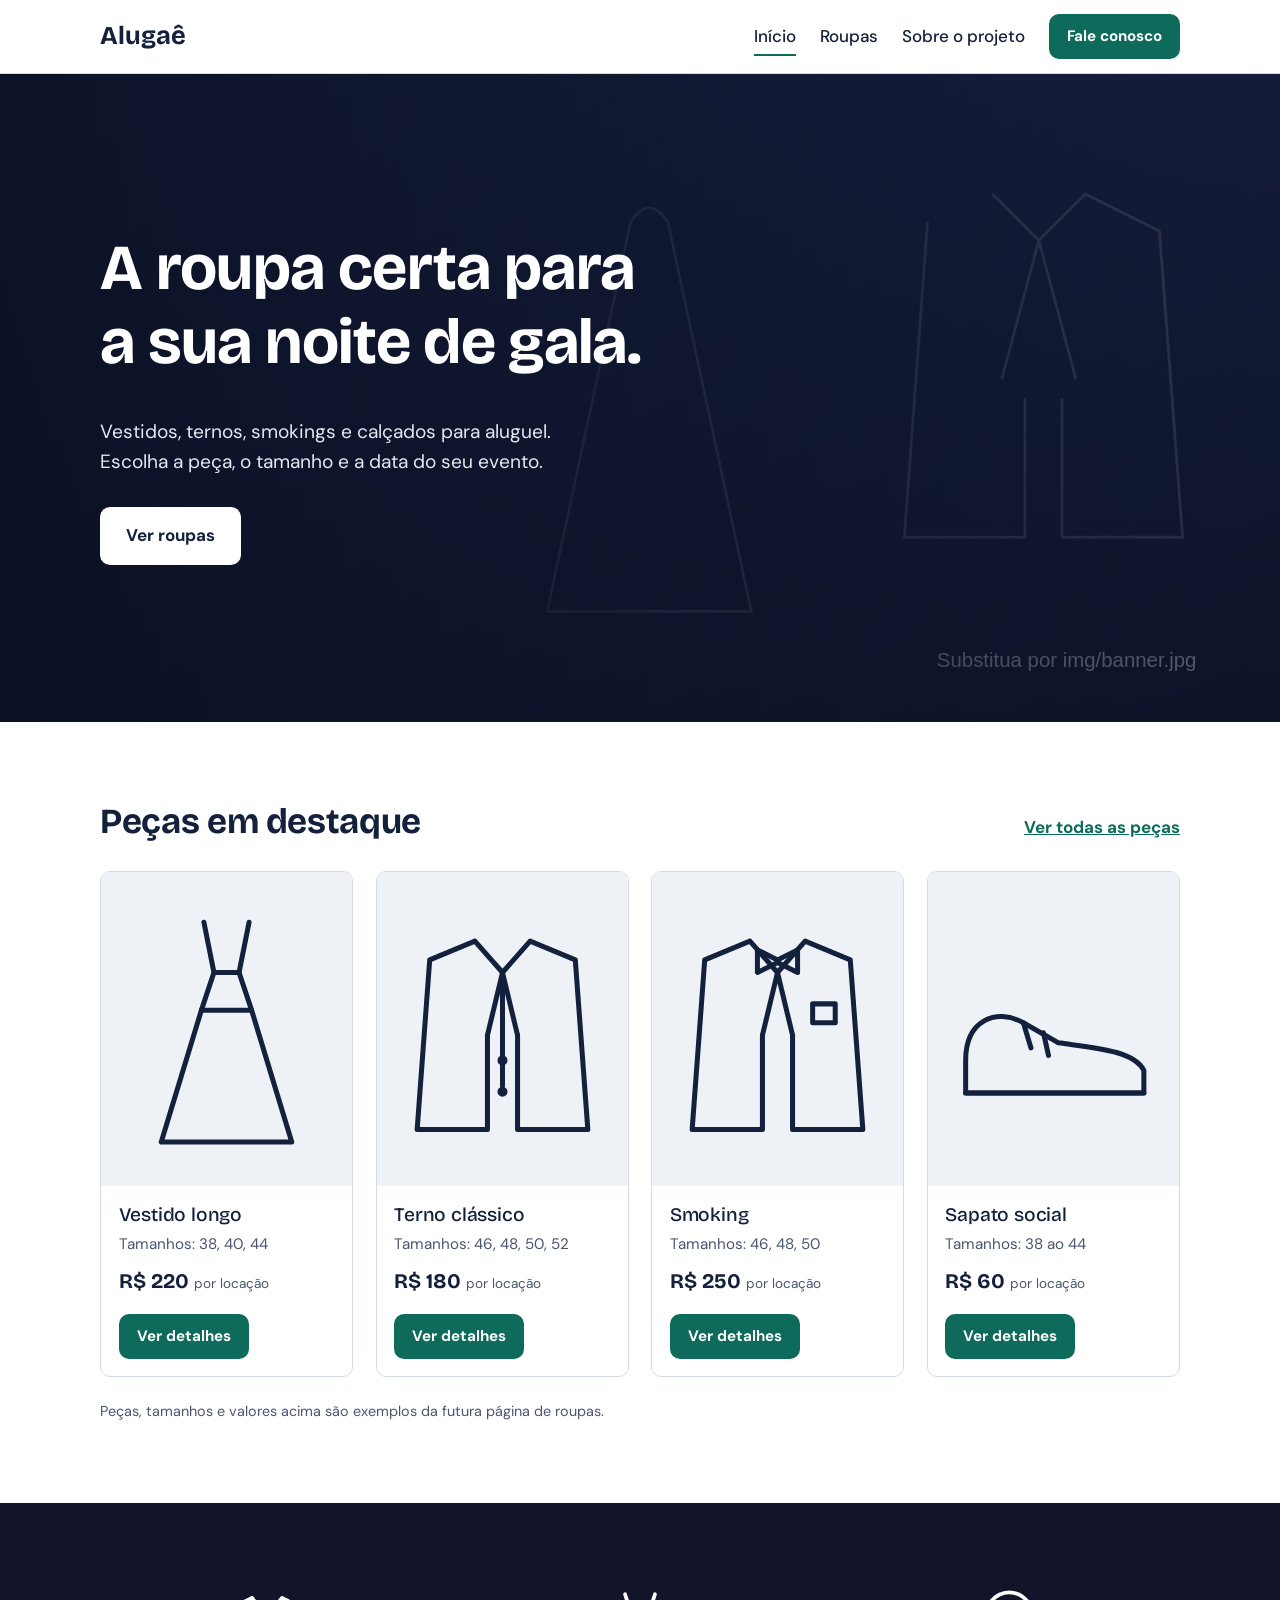
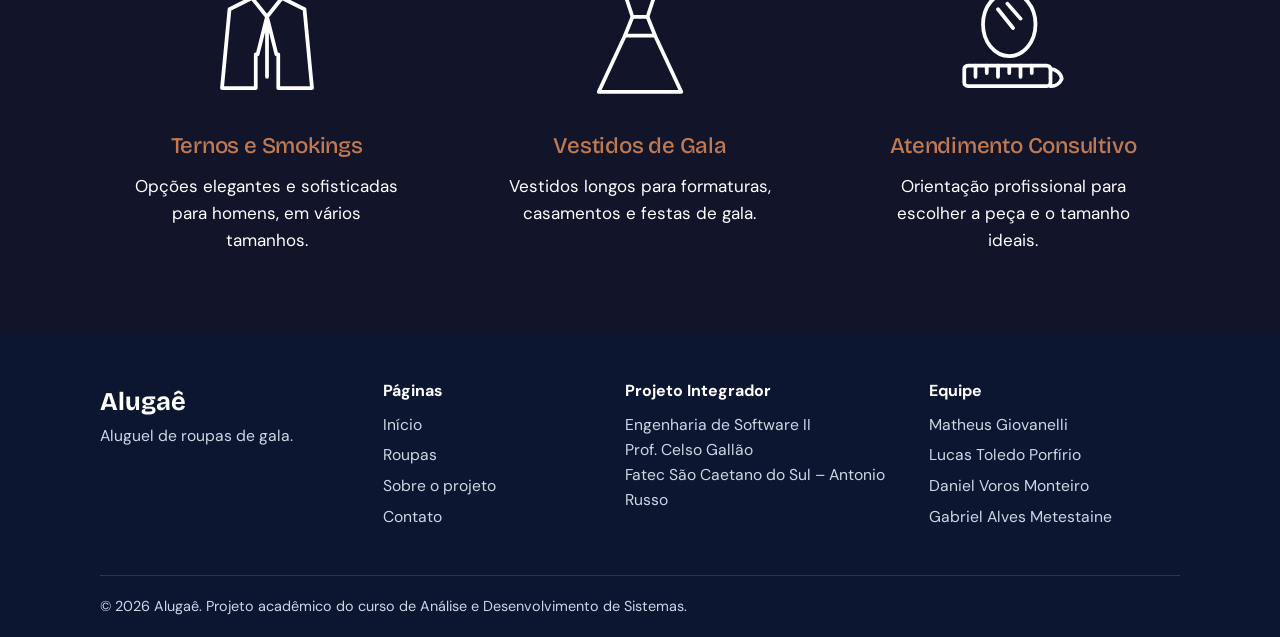
==== index.html @ 4364f43d "Inicio" ====
<!DOCTYPE html>
<html lang="pt-BR">
<head>
  <meta charset="UTF-8">
  <meta name="viewport" content="width=device-width, initial-scale=1">
  <title>Alugaê — Aluguel de roupas de gala</title>
  <meta name="description" content="Vestidos, ternos, smokings e calçados para aluguel. Escolha a peça, o tamanho e a data do seu evento.">
  <link rel="preconnect" href="https://fonts.googleapis.com">
  <link rel="preconnect" href="https://fonts.gstatic.com" crossorigin>
  <link href="https://fonts.googleapis.com/css2?family=Bricolage+Grotesque:opsz,wght@12..96,500;12..96,700&family=DM+Sans:wght@400;500;700&display=swap" rel="stylesheet">
  <link rel="stylesheet" href="style.css">
</head>
<body>

  <a class="skip" href="#conteudo">Ir para o conteúdo</a>

  <!-- ============ HEADER ============ -->
  <header class="site-header">
    <div class="container header-inner">
      <a class="logo" href="index.html" aria-label="Alugaê — página inicial">Alugaê</a>

      <input type="checkbox" id="menu-toggle" class="menu-toggle">
      <label for="menu-toggle" class="menu-button">Menu</label>

      <nav class="main-nav" aria-label="Navegação principal">
        <a href="index.html" aria-current="page">Início</a>
        <a href="roupas.html">Roupas</a>
        <a href="sobre.html">Sobre o projeto</a>
        <a class="btn btn-small" href="contato.html">Fale conosco</a>
      </nav>
    </div>
  </header>

  <main id="conteudo">

    <!-- ============ 1. BANNER ============ -->
    <section class="banner" aria-labelledby="banner-titulo">
      <!-- Troque img/banner.svg pela sua imagem (ex.: img/banner.jpg, 1920x800) -->
      <img class="banner-img" src="img/banner.svg" alt="Modelos vestindo roupas de gala">
      <div class="banner-shade"></div>
      <div class="container banner-content">
        <h1 id="banner-titulo">A roupa certa para a sua noite de gala.</h1>
        <p class="lead">Vestidos, ternos, smokings e calçados para aluguel. Escolha a peça, o tamanho e a data do seu evento.</p>
        <a class="btn btn-light" href="roupas.html">Ver roupas</a>
      </div>
    </section>

    <!-- ============ 2. CARDS DE ROUPAS ============ -->
    <section class="section" aria-labelledby="roupas-titulo">
      <div class="container">
        <div class="section-head">
          <h2 id="roupas-titulo">Peças em destaque</h2>
          <a class="link-more" href="roupas.html">Ver todas as peças</a>
        </div>

        <ul class="cards">
          <li class="card">
            <img src="img/vestido-longo.svg" alt="Vestido longo">
            <div class="card-body">
              <h3>Vestido longo</h3>
              <p class="card-meta">Tamanhos: 38, 40, 44</p>
              <p class="card-price">R$ 220 <span>por locação</span></p>
              <a class="btn btn-small" href="roupas.html">Ver detalhes</a>
            </div>
          </li>

          <li class="card">
            <img src="img/terno-classico.svg" alt="Terno clássico">
            <div class="card-body">
              <h3>Terno clássico</h3>
              <p class="card-meta">Tamanhos: 46, 48, 50, 52</p>
              <p class="card-price">R$ 180 <span>por locação</span></p>
              <a class="btn btn-small" href="roupas.html">Ver detalhes</a>
            </div>
          </li>

          <li class="card">
            <img src="img/smoking.svg" alt="Smoking com gravata borboleta">
            <div class="card-body">
              <h3>Smoking</h3>
              <p class="card-meta">Tamanhos: 46, 48, 50</p>
              <p class="card-price">R$ 250 <span>por locação</span></p>
              <a class="btn btn-small" href="roupas.html">Ver detalhes</a>
            </div>
          </li>

          <li class="card">
            <img src="img/sapato-social.svg" alt="Sapato social">
            <div class="card-body">
              <h3>Sapato social</h3>
              <p class="card-meta">Tamanhos: 38 ao 44</p>
              <p class="card-price">R$ 60 <span>por locação</span></p>
              <a class="btn btn-small" href="roupas.html">Ver detalhes</a>
            </div>
          </li>
        </ul>
        <p class="note">Peças, tamanhos e valores acima são exemplos da futura página de roupas.</p>
      </div>
    </section>

    <!-- ============ 3. SERVIÇOS (fundo escuro, ícones de traço) ============ -->
    <section class="services" aria-labelledby="servicos-titulo">
      <div class="container">
        <h2 id="servicos-titulo" class="visually-hidden">Nossos serviços</h2>

        <ul class="services-grid">
          <li>
            <svg viewBox="0 0 64 64" aria-hidden="true">
              <path d="M24 8 L32 18 L40 8 L52 14 L56 56 H38 V38 M26 38 V56 H8 L12 14 L24 8"/>
              <path d="M32 18 L27 38 M32 18 L37 38 M32 18 V50"/>
            </svg>
            <h3>Ternos e Smokings</h3>
            <p>Opções elegantes e sofisticadas para homens, em vários tamanhos.</p>
          </li>

          <li>
            <svg viewBox="0 0 64 64" aria-hidden="true">
              <path d="M24 6 L28 18 L24 28 L10 58 H54 L40 28 L36 18 L40 6"/>
              <path d="M24 28 H40 M28 18 H36"/>
            </svg>
            <h3>Vestidos de Gala</h3>
            <p>Vestidos longos para formaturas, casamentos e festas de gala.</p>
          </li>

          <li>
            <svg viewBox="0 0 64 64" aria-hidden="true">
              <ellipse cx="30" cy="22" rx="14" ry="17"/>
              <path d="M24 14 L32 24 M29 11 L36 19"/>
              <rect x="6" y="44" width="46" height="11" rx="2"/>
              <path d="M12 44 V50 M18 44 V48 M24 44 V50 M30 44 V48 M36 44 V50 M42 44 V48"/>
              <path d="M52 46 a6 6 0 0 1 6 5 v0 a6 6 0 0 1 -6 4"/>
            </svg>
            <h3>Atendimento Consultivo</h3>
            <p>Orientação profissional para escolher a peça e o tamanho ideais.</p>
          </li>
        </ul>
      </div>
    </section>

  </main>

  <!-- ============ 4. FOOTER ============ -->
  <footer class="site-footer">
    <div class="container footer-grid">
      <div>
        <a class="logo logo-light" href="index.html">Alugaê</a>
        <p>Aluguel de roupas de gala.</p>
      </div>

      <nav aria-label="Navegação do rodapé">
        <h2 class="footer-title">Páginas</h2>
        <ul>
          <li><a href="index.html">Início</a></li>
          <li><a href="roupas.html">Roupas</a></li>
          <li><a href="sobre.html">Sobre o projeto</a></li>
          <li><a href="contato.html">Contato</a></li>
        </ul>
      </nav>

      <div>
        <h2 class="footer-title">Projeto Integrador</h2>
        <p>Engenharia de Software II<br>Prof. Celso Gallão<br>Fatec São Caetano do Sul – Antonio Russo</p>
      </div>

      <div>
        <h2 class="footer-title">Equipe</h2>
        <ul>
          <li>Matheus Giovanelli</li>
          <li>Lucas Toledo Porfírio</li>
          <li>Daniel Voros Monteiro</li>
          <li>Gabriel Alves Metestaine</li>
        </ul>
      </div>
    </div>

    <div class="container footer-bottom">
      <p>© 2026 Alugaê. Projeto acadêmico do curso de Análise e Desenvolvimento de Sistemas.</p>
    </div>
  </footer>

</body>
</html>
---- style.css ----
/* ============ TOKENS ============ */
:root {
  --ink: #14213d;
  --ink-soft: #4a5570;
  --paper: #ffffff;
  --tint: #eef1f6;
  --line: #d5dae5;
  --accent: #0e6b5c;
  --accent-dark: #0a5247;
  --dark: #12142a;       /* fundo da seção de serviços */
  --brown: #c07a52;      /* títulos da seção de serviços */

  --font-display: "Bricolage Grotesque", "Segoe UI", system-ui, sans-serif;
  --font-body: "DM Sans", "Segoe UI", system-ui, sans-serif;

  --radius: 10px;
  --max: 1080px;
}

/* ============ BASE ============ */
*, *::before, *::after { box-sizing: border-box; }
html { scroll-behavior: smooth; }

body {
  margin: 0;
  font-family: var(--font-body);
  font-size: 1.0625rem;
  line-height: 1.6;
  color: var(--ink);
  background: var(--paper);
}

h1, h2, h3 { font-family: var(--font-display); line-height: 1.15; margin: 0 0 .6em; letter-spacing: -0.01em; }
h1 { font-size: clamp(2.3rem, 5.5vw, 4rem); font-weight: 700; }
h2 { font-size: clamp(1.6rem, 3vw, 2.2rem); font-weight: 700; }
h3 { font-size: 1.2rem; font-weight: 500; }
p { margin: 0 0 1em; }
a { color: inherit; }
img { max-width: 100%; display: block; }
ul { list-style: none; margin: 0; padding: 0; }

:focus-visible { outline: 3px solid var(--accent); outline-offset: 3px; }

.container { width: min(100% - 2.5rem, var(--max)); margin-inline: auto; }

.skip { position: absolute; left: -999px; top: 0; background: var(--ink); color: #fff; padding: .6rem 1rem; z-index: 100; }
.skip:focus { left: 0; }
.visually-hidden { position: absolute; width: 1px; height: 1px; overflow: hidden; clip: rect(0 0 0 0); white-space: nowrap; }

/* ============ BOTÕES ============ */
.btn {
  display: inline-block; padding: .85rem 1.5rem; border-radius: var(--radius);
  background: var(--accent); color: #fff; font-weight: 700; text-decoration: none;
  border: 2px solid var(--accent); transition: background .15s, color .15s;
}
.btn:hover { background: var(--accent-dark); border-color: var(--accent-dark); }
.btn-small { padding: .5rem 1rem; font-size: .95rem; }
.btn-light { background: #fff; color: var(--ink); border-color: #fff; }
.btn-light:hover { background: var(--tint); border-color: var(--tint); }

/* ============ HEADER ============ */
.site-header { position: sticky; top: 0; z-index: 50; background: var(--paper); border-bottom: 1px solid var(--line); }
.header-inner { display: flex; align-items: center; justify-content: space-between; padding-block: .9rem; flex-wrap: wrap; gap: .5rem; }
.logo { font-family: var(--font-display); font-weight: 700; font-size: 1.6rem; text-decoration: none; color: var(--ink); }
.main-nav { display: flex; align-items: center; gap: 1.5rem; }
.main-nav a:not(.btn) { text-decoration: none; font-weight: 500; padding-block: .25rem; }
.main-nav a:not(.btn):hover,
.main-nav a[aria-current="page"] { box-shadow: 0 2px 0 var(--accent); }

.menu-toggle { position: absolute; opacity: 0; pointer-events: none; }
.menu-button { display: none; cursor: pointer; font-weight: 700; padding: .45rem .9rem; border: 2px solid var(--ink); border-radius: var(--radius); }
.menu-toggle:focus-visible + .menu-button { outline: 3px solid var(--accent); outline-offset: 3px; }

/* ============ 1. BANNER ============ */
.banner {
  position: relative; display: flex; align-items: center;
  min-height: clamp(420px, 72vh, 680px);
  background: var(--dark); color: #fff; overflow: hidden;
}
.banner-img { position: absolute; inset: 0; width: 100%; height: 100%; object-fit: cover; }
.banner-shade { position: absolute; inset: 0; background: linear-gradient(90deg, rgba(10,14,32,.85) 0%, rgba(10,14,32,.45) 60%, rgba(10,14,32,.1) 100%); }
.banner-content { position: relative; padding-block: 3rem; }
.banner-content h1 { max-width: 14ch; }
.banner .lead { font-size: 1.2rem; max-width: 32rem; color: #e4e8f2; margin-bottom: 1.8rem; }

/* ============ 2. CARDS ============ */
.section { padding-block: clamp(3rem, 7vw, 5rem); }
.section-head { display: flex; justify-content: space-between; align-items: baseline; gap: 1rem; flex-wrap: wrap; margin-bottom: 1.8rem; }
.section-head h2 { margin: 0; }
.link-more { font-weight: 700; color: var(--accent); }

.cards { display: grid; grid-template-columns: repeat(4, 1fr); gap: 1.4rem; }
.card { border: 1px solid var(--line); border-radius: var(--radius); overflow: hidden; background: var(--paper); display: flex; flex-direction: column; }
.card img { width: 100%; aspect-ratio: 4 / 5; object-fit: cover; }
.card-body { padding: 1.1rem; display: flex; flex-direction: column; flex: 1; }
.card-body h3 { margin-bottom: .3em; }
.card-meta { color: var(--ink-soft); font-size: .95rem; margin-bottom: .6em; }
.card-price { font-family: var(--font-display); font-size: 1.3rem; font-weight: 700; margin-bottom: 1rem; }
.card-price span { font-family: var(--font-body); font-size: .85rem; font-weight: 400; color: var(--ink-soft); }
.card-body .btn { margin-top: auto; align-self: flex-start; }
.note { margin: 1.4rem 0 0; font-size: .9rem; color: var(--ink-soft); }

/* ============ 3. SERVIÇOS ============ */
.services { background: var(--dark); color: #fff; padding-block: clamp(3rem, 7vw, 5rem); }
.services-grid { display: grid; grid-template-columns: repeat(3, 1fr); gap: 2.5rem; text-align: center; }
.services-grid svg {
  width: 120px; height: 120px; margin: 0 auto 1.4rem;
  fill: none; stroke: #fff; stroke-width: 2; stroke-linecap: round; stroke-linejoin: round;
}
.services-grid h3 { color: var(--brown); font-size: 1.4rem; font-weight: 500; }
.services-grid p { max-width: 17rem; margin-inline: auto; margin-bottom: 0; }

/* ============ 4. FOOTER ============ */
.site-footer { background: #0d1630; color: #cfd6e6; padding-top: 3rem; font-size: .98rem; }
.footer-grid { display: grid; grid-template-columns: 1.2fr 1fr 1.3fr 1.2fr; gap: 2rem; }
.logo-light { color: #fff; }
.footer-title { font-family: var(--font-body); font-size: 1rem; font-weight: 700; color: #fff; margin-bottom: .7rem; letter-spacing: 0; }
.site-footer li { margin-bottom: .35rem; }
.site-footer a { text-decoration: none; }
.site-footer a:hover { text-decoration: underline; }
.footer-bottom { margin-top: 2.5rem; padding-block: 1.2rem; border-top: 1px solid #2a3558; font-size: .9rem; }
.footer-bottom p { margin: 0; }

/* ============ RESPONSIVO ============ */
@media (max-width: 960px) {
  .cards { grid-template-columns: repeat(2, 1fr); }
}

@media (max-width: 860px) {
  .services-grid { grid-template-columns: 1fr; }
  .footer-grid { grid-template-columns: 1fr 1fr; }

  .menu-button { display: inline-block; }
  .main-nav { display: none; width: 100%; flex-direction: column; align-items: flex-start; gap: .8rem; padding-block: 1rem; }
  .menu-toggle:checked ~ .main-nav { display: flex; }
}

@media (max-width: 520px) {
  .cards { grid-template-columns: 1fr; }
  .footer-grid { grid-template-columns: 1fr; }
}

@media (prefers-reduced-motion: reduce) {
  html { scroll-behavior: auto; }
  * { transition: none !important; }
}
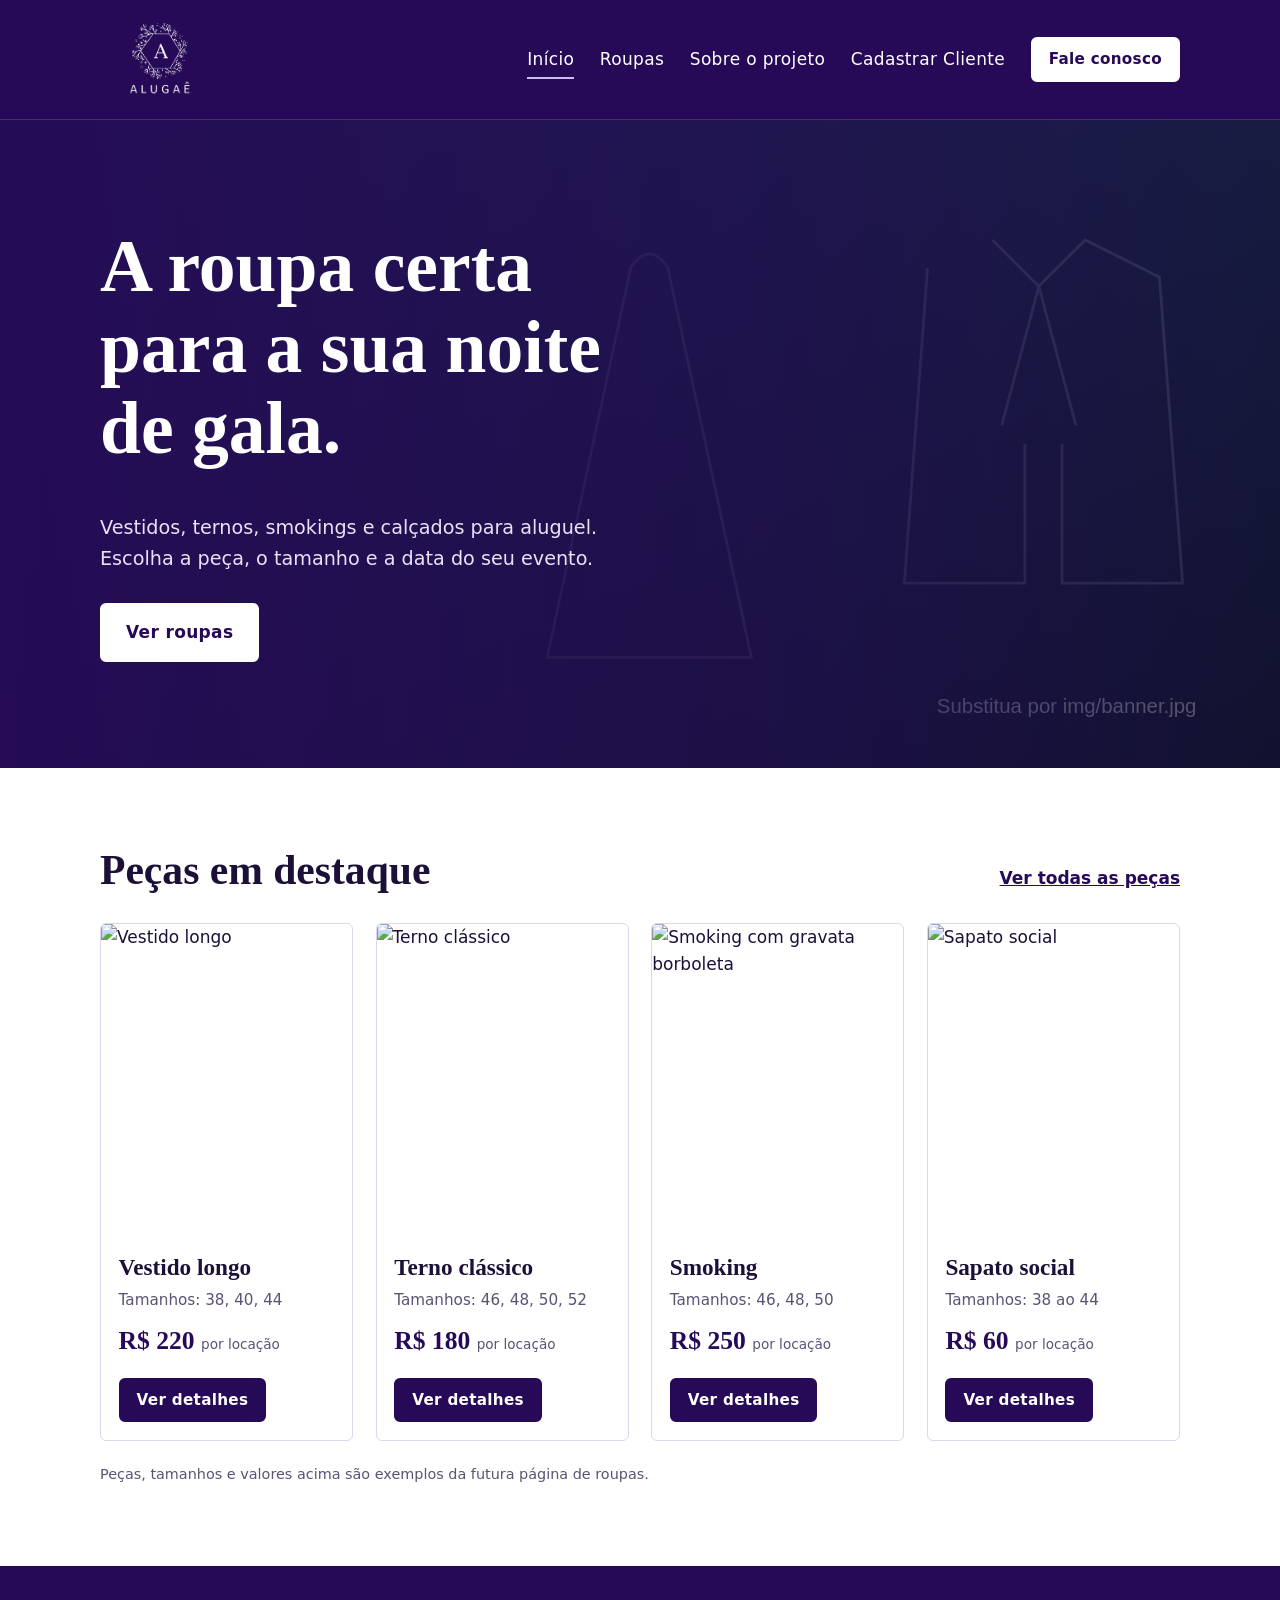
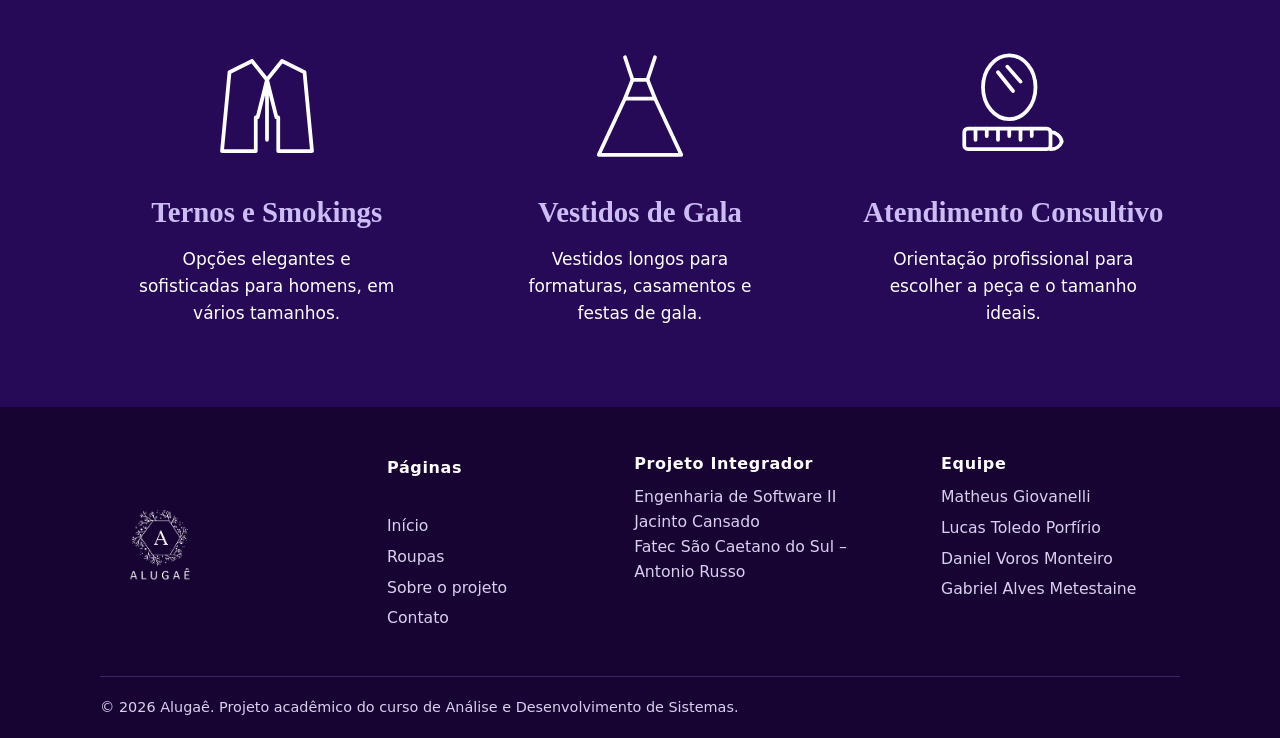
==== commit b0c75ea3: "Arrumando o modo para o railway" ====
--- a/index.html
+++ b/index.html
@@ -1,182 +1,12 @@
-<!DOCTYPE html>
+<!doctype html>
 <html lang="pt-BR">
 <head>
-  <meta charset="UTF-8">
+  <meta charset="utf-8">
+  <meta http-equiv="refresh" content="0; url=/home/">
   <meta name="viewport" content="width=device-width, initial-scale=1">
-  <title>Alugaê — Aluguel de roupas de gala</title>
-  <meta name="description" content="Vestidos, ternos, smokings e calçados para aluguel. Escolha a peça, o tamanho e a data do seu evento.">
-  <link rel="preconnect" href="https://fonts.googleapis.com">
-  <link rel="preconnect" href="https://fonts.gstatic.com" crossorigin>
-  <link href="https://fonts.googleapis.com/css2?family=Bricolage+Grotesque:opsz,wght@12..96,500;12..96,700&family=DM+Sans:wght@400;500;700&display=swap" rel="stylesheet">
-  <link rel="stylesheet" href="style.css">
+  <title>Alugaê</title>
 </head>
 <body>
-
-  <a class="skip" href="#conteudo">Ir para o conteúdo</a>
-
-  <!-- ============ HEADER ============ -->
-  <header class="site-header">
-    <div class="container header-inner">
-      <a class="logo" href="index.html" aria-label="Alugaê — página inicial">Alugaê</a>
-
-      <input type="checkbox" id="menu-toggle" class="menu-toggle">
-      <label for="menu-toggle" class="menu-button">Menu</label>
-
-      <nav class="main-nav" aria-label="Navegação principal">
-        <a href="index.html" aria-current="page">Início</a>
-        <a href="roupas.html">Roupas</a>
-        <a href="sobre.html">Sobre o projeto</a>
-        <a class="btn btn-small" href="contato.html">Fale conosco</a>
-      </nav>
-    </div>
-  </header>
-
-  <main id="conteudo">
-
-    <!-- ============ 1. BANNER ============ -->
-    <section class="banner" aria-labelledby="banner-titulo">
-      <!-- Troque img/banner.svg pela sua imagem (ex.: img/banner.jpg, 1920x800) -->
-      <img class="banner-img" src="img/banner.svg" alt="Modelos vestindo roupas de gala">
-      <div class="banner-shade"></div>
-      <div class="container banner-content">
-        <h1 id="banner-titulo">A roupa certa para a sua noite de gala.</h1>
-        <p class="lead">Vestidos, ternos, smokings e calçados para aluguel. Escolha a peça, o tamanho e a data do seu evento.</p>
-        <a class="btn btn-light" href="roupas.html">Ver roupas</a>
-      </div>
-    </section>
-
-    <!-- ============ 2. CARDS DE ROUPAS ============ -->
-    <section class="section" aria-labelledby="roupas-titulo">
-      <div class="container">
-        <div class="section-head">
-          <h2 id="roupas-titulo">Peças em destaque</h2>
-          <a class="link-more" href="roupas.html">Ver todas as peças</a>
-        </div>
-
-        <ul class="cards">
-          <li class="card">
-            <img src="img/vestido-longo.svg" alt="Vestido longo">
-            <div class="card-body">
-              <h3>Vestido longo</h3>
-              <p class="card-meta">Tamanhos: 38, 40, 44</p>
-              <p class="card-price">R$ 220 <span>por locação</span></p>
-              <a class="btn btn-small" href="roupas.html">Ver detalhes</a>
-            </div>
-          </li>
-
-          <li class="card">
-            <img src="img/terno-classico.svg" alt="Terno clássico">
-            <div class="card-body">
-              <h3>Terno clássico</h3>
-              <p class="card-meta">Tamanhos: 46, 48, 50, 52</p>
-              <p class="card-price">R$ 180 <span>por locação</span></p>
-              <a class="btn btn-small" href="roupas.html">Ver detalhes</a>
-            </div>
-          </li>
-
-          <li class="card">
-            <img src="img/smoking.svg" alt="Smoking com gravata borboleta">
-            <div class="card-body">
-              <h3>Smoking</h3>
-              <p class="card-meta">Tamanhos: 46, 48, 50</p>
-              <p class="card-price">R$ 250 <span>por locação</span></p>
-              <a class="btn btn-small" href="roupas.html">Ver detalhes</a>
-            </div>
-          </li>
-
-          <li class="card">
-            <img src="img/sapato-social.svg" alt="Sapato social">
-            <div class="card-body">
-              <h3>Sapato social</h3>
-              <p class="card-meta">Tamanhos: 38 ao 44</p>
-              <p class="card-price">R$ 60 <span>por locação</span></p>
-              <a class="btn btn-small" href="roupas.html">Ver detalhes</a>
-            </div>
-          </li>
-        </ul>
-        <p class="note">Peças, tamanhos e valores acima são exemplos da futura página de roupas.</p>
-      </div>
-    </section>
-
-    <!-- ============ 3. SERVIÇOS (fundo escuro, ícones de traço) ============ -->
-    <section class="services" aria-labelledby="servicos-titulo">
-      <div class="container">
-        <h2 id="servicos-titulo" class="visually-hidden">Nossos serviços</h2>
-
-        <ul class="services-grid">
-          <li>
-            <svg viewBox="0 0 64 64" aria-hidden="true">
-              <path d="M24 8 L32 18 L40 8 L52 14 L56 56 H38 V38 M26 38 V56 H8 L12 14 L24 8"/>
-              <path d="M32 18 L27 38 M32 18 L37 38 M32 18 V50"/>
-            </svg>
-            <h3>Ternos e Smokings</h3>
-            <p>Opções elegantes e sofisticadas para homens, em vários tamanhos.</p>
-          </li>
-
-          <li>
-            <svg viewBox="0 0 64 64" aria-hidden="true">
-              <path d="M24 6 L28 18 L24 28 L10 58 H54 L40 28 L36 18 L40 6"/>
-              <path d="M24 28 H40 M28 18 H36"/>
-            </svg>
-            <h3>Vestidos de Gala</h3>
-            <p>Vestidos longos para formaturas, casamentos e festas de gala.</p>
-          </li>
-
-          <li>
-            <svg viewBox="0 0 64 64" aria-hidden="true">
-              <ellipse cx="30" cy="22" rx="14" ry="17"/>
-              <path d="M24 14 L32 24 M29 11 L36 19"/>
-              <rect x="6" y="44" width="46" height="11" rx="2"/>
-              <path d="M12 44 V50 M18 44 V48 M24 44 V50 M30 44 V48 M36 44 V50 M42 44 V48"/>
-              <path d="M52 46 a6 6 0 0 1 6 5 v0 a6 6 0 0 1 -6 4"/>
-            </svg>
-            <h3>Atendimento Consultivo</h3>
-            <p>Orientação profissional para escolher a peça e o tamanho ideais.</p>
-          </li>
-        </ul>
-      </div>
-    </section>
-
-  </main>
-
-  <!-- ============ 4. FOOTER ============ -->
-  <footer class="site-footer">
-    <div class="container footer-grid">
-      <div>
-        <a class="logo logo-light" href="index.html">Alugaê</a>
-        <p>Aluguel de roupas de gala.</p>
-      </div>
-
-      <nav aria-label="Navegação do rodapé">
-        <h2 class="footer-title">Páginas</h2>
-        <ul>
-          <li><a href="index.html">Início</a></li>
-          <li><a href="roupas.html">Roupas</a></li>
-          <li><a href="sobre.html">Sobre o projeto</a></li>
-          <li><a href="contato.html">Contato</a></li>
-        </ul>
-      </nav>
-
-      <div>
-        <h2 class="footer-title">Projeto Integrador</h2>
-        <p>Engenharia de Software II<br>Prof. Celso Gallão<br>Fatec São Caetano do Sul – Antonio Russo</p>
-      </div>
-
-      <div>
-        <h2 class="footer-title">Equipe</h2>
-        <ul>
-          <li>Matheus Giovanelli</li>
-          <li>Lucas Toledo Porfírio</li>
-          <li>Daniel Voros Monteiro</li>
-          <li>Gabriel Alves Metestaine</li>
-        </ul>
-      </div>
-    </div>
-
-    <div class="container footer-bottom">
-      <p>© 2026 Alugaê. Projeto acadêmico do curso de Análise e Desenvolvimento de Sistemas.</p>
-    </div>
-  </footer>
-
+  <p><a href="/home/">Ir para o site</a></p>
 </body>
 </html>
